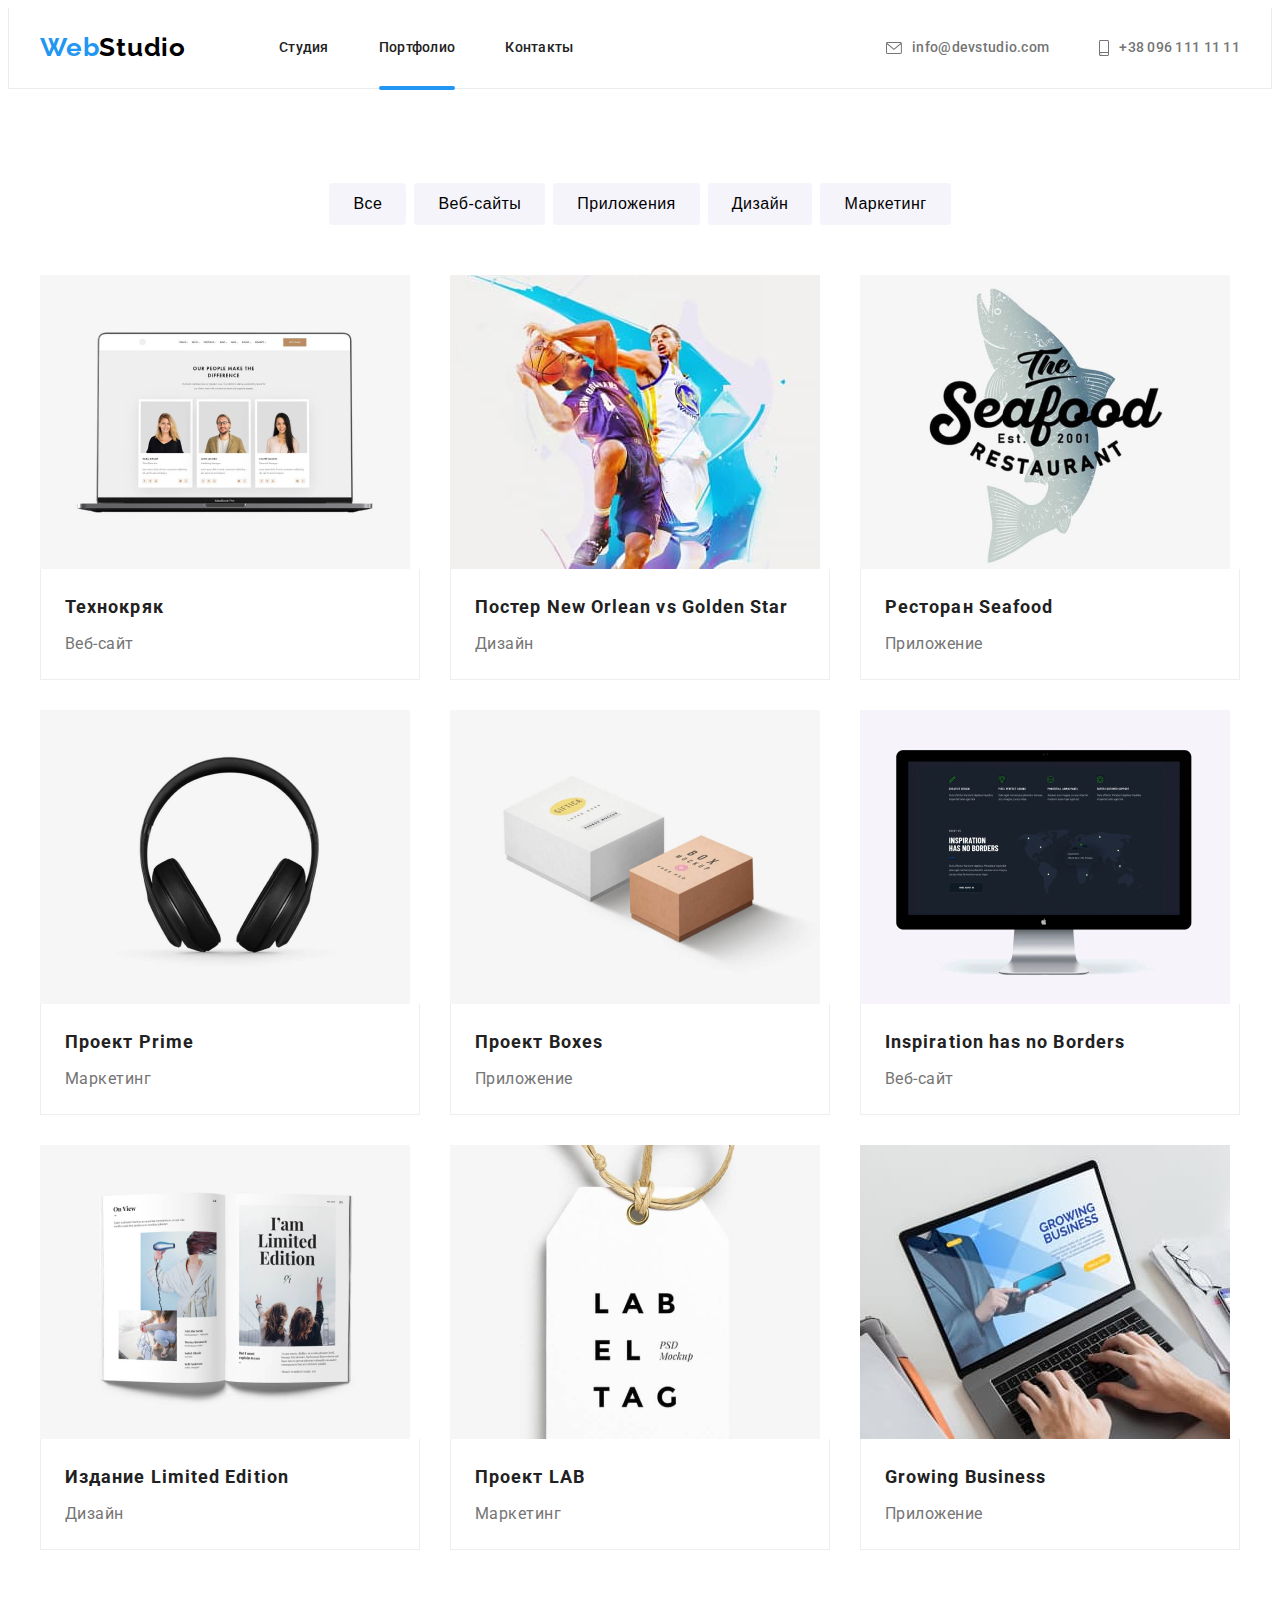
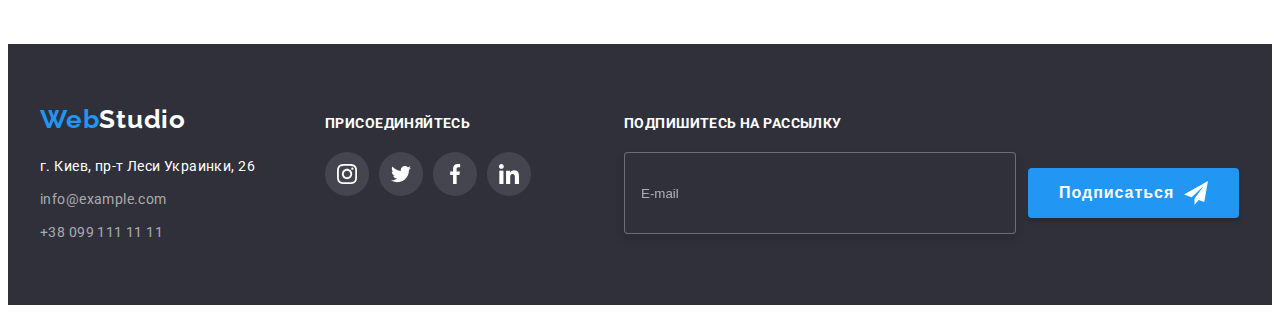
==== portfolio.html @ 5a99b613 "добавляет файлы" ====
<!DOCTYPE html>
<html lang="ru">
<head>
    <meta charset="UTF-8">
    <meta name="viewport" content="width=device-width, initial-scale=1.0">
    <title>Портфолио</title>
    <link rel="preconnect" href="https://fonts.gstatic.com"> 
    <link href="https://fonts.googleapis.com/css2?family=Raleway:wght@700&family=Roboto:wght@400;500;700;900&display=swap" rel="stylesheet">
    <link rel="stylesheet" href="https://cdnjs.cloudflare.com/ajax/libs/modern-normalize/1.0.0/modern-normalize.min.css" integrity="sha512-ISS7cAi1PEhQ8jnbJpJZMd29NlhNj4AWYyLOSp2CE/CsHxTCu+r+t0D2yoJudVrd0/8fTVPUVDzY5Tvli75u/g==" crossorigin="anonymous" />
    <link rel="stylesheet" href="./css/portfolio.min.css">
    <link rel="stylesheet" href="https://cdnjs.cloudflare.com/ajax/libs/animate.css/4.1.1/animate.min.css"/>
</head>
<body>
    <header class="header">
        <div class="header__container container">
            <nav class="navigation">
                <a class="navigation__logo navigation__logo_light-theme link animate__lightSpeedInLeft" href=""> <span class="logo__accent-text">Web</span>Studio</a>
                <ul class="navigation__list list">
                    <li class="navigation__item">
                        <a class="navigation__link link" href="./index.html">Студия</a>
                    </li>
                    <li class="navigation__item">
                        <a class="navigation__link navigation__link_current link" href="./portfolio.html">Портфолио</a>
                    </li>
                    <li class="navigation__item">
                        <a class="navigation__link link" href="">Контакты</a>
                    </li>
                </ul>
            </nav>
            <ul class="contacts__list list">
                <li class="contacts__item">
                    <a class="contacts__link link" href="mailto:info@devstudio.com">
                        <svg class="contacts__icon" width="16px" height="12px">
                            <use href="./images/sprite.svg#envelope"></use>
                        </svg>
                            info@devstudio.com
                    </a>
                </li>
                <li class="contacts__item">
                    <a class="contacts__link link" href="tel:+380961111111">
                        <svg class="contacts__icon" width="10px" height="16px">
                            <use href="./images/sprite.svg#smartphone"></use>
                        </svg>
                            +38 096 111 11 11
                    </a>
                </li>
            </ul>
        </div>
    </header>
    <main>
        <h1 class="hero-title visually-hidden" hidden>Портфолио</h1>
        <section class="portfolio">
            <div class="container">
                <h2 class="title visually-hidden" hidden>Проекты</h2>
                <ul class="filters__list list">
                    <li class="filters__item">
                        <button class="filters__btn" type="button">Все</button>
                    </li>
                    <li class="filters__item">
                        <button class="filters__btn" type="button">Веб-сайты</button>
                    </li>
                    <li class="filters__item">
                        <button class="filters__btn" type="button">Приложения</button>
                    </li>
                    <li class="filters__item">
                        <button class="filters__btn" type="button">Дизайн</button>
                    </li>
                    <li class="filters__item">
                        <button class="filters__btn" type="button">Маркетинг</button>
                    </li>
                </ul>
                <ul class="projects__list list">
                    <li class="projects__item">
                        <a href="" class="projects__link link">
                            <div class="projects__thumb">
                                <img class="projects__img" src="./images/portfolio/project-1.jpg" alt="три карточки с сотрудниками">
                                <p class="projects__overlay">Технокряк это современная площадка распространения коронавируса. Компании используют эту платформу для цифрового шпионажа и атак на защищённые сервера конкурентов.</p>
                            </div>
                            <div class="projects__box">
                                <h3 class="projects__title">Технокряк</h3>
                                <p class="projects__text">Веб-сайт</p>
                            </div>
                        </a>
                    </li>
                    <li class="projects__item">
                        <a href="" class="projects__link link">
                            <div class="projects__thumb">
                                <img class="projects__img" src="./images/portfolio/project-2.jpg" alt="двое мужчин играют в баскетбол">
                                <p class="projects__overlay">Технокряк это современная площадка распространения коронавируса. Компании используют эту платформу для цифрового шпионажа и атак на защищённые сервера конкурентов.</p>    
                            </div>
                            <div class="projects__box">
                                <h3 class="projects__title">Постер New Orlean vs Golden Star</h3>
                                <p class="projects__text">Дизайн</p>
                            </div>
                        </a>
                    </li>
                    <li class="projects__item">
                        <a href="" class="projects__link link">
                            <div class="projects__thumb">
                                <img class="projects__img" src="./images/portfolio/project-3.jpg" alt="название ресторана с морепродуктами">
                                <p class="projects__overlay">Технокряк это современная площадка распространения коронавируса. Компании используют эту платформу для цифрового шпионажа и атак на защищённые сервера конкурентов.</p>    
                            </div>
                            <div class="projects__box">
                                <h3 class="projects__title">Ресторан Seafood</h3>
                                <p class="projects__text">Приложение</p>
                            </div>
                        </a>
                    </li>
                    <li class="projects__item">
                        <a href="" class="projects__link link">
                            <div class="projects__thumb">
                                <img class="projects__img" src="./images/portfolio/project-4.jpg" alt="черные наушники">
                            <p class="projects__overlay">Технокряк это современная площадка распространения коронавируса. Компании используют эту платформу для цифрового шпионажа и атак на защищённые сервера конкурентов.</p>
                            </div>
                            <div class="projects__box">
                                <h3 class="projects__title">Проект Prime</h3>
                                <p class="projects__text">Маркетинг</p>
                            </div>
                        </a>
                    </li>
                    <li class="projects__item">
                        <a href="" class="projects__link link">
                            <div class="projects__thumb">
                                <img class="projects__img" src="./images/portfolio/project-5.jpg" alt="две небольшие коробки">
                                <p class="projects__overlay">Технокряк это современная площадка распространения коронавируса. Компании используют эту платформу для цифрового шпионажа и атак на защищённые сервера конкурентов.</p>
                            </div>
                            <div class="projects__box">
                                <h3 class="projects__title">Проект Boxes</h3>
                                <p class="projects__text">Приложение</p>
                            </div>
                        </a>
                    </li>
                    <li class="projects__item">
                        <a href="" class="projects__link link">
                            <div class="projects__thumb">
                                <img class="projects__img" src="./images/portfolio/project-6.jpg" alt="компьютерный монитор">
                                <p class="projects__overlay">Технокряк это современная площадка распространения коронавируса. Компании используют эту платформу для цифрового шпионажа и атак на защищённые сервера конкурентов.</p>
                            </div>
                            <div class="projects__box">
                                <h3 class="projects__title">Inspiration has no Borders</h3>
                                <p class="projects__text">Веб-сайт</p>
                            </div>
                        </a>
                    </li>
                    <li class="projects__item">
                        <a href="" class="projects__link link">
                            <div class="projects__thumb">
                                <img class="projects__img" src="./images/portfolio/project-7.jpg" alt="открытый журнал">
                                <p class="projects__overlay">Технокряк это современная площадка распространения коронавируса. Компании используют эту платформу для цифрового шпионажа и атак на защищённые сервера конкурентов.</p>
                            </div>
                            <div class="projects__box">
                                <h3 class="projects__title">Издание Limited Edition</h3>
                                <p class="projects__text">Дизайн</p>
                            </div>
                        </a>
                    </li>
                    <li class="projects__item">
                        <a href="" class="projects__link link">
                            <div class="projects__thumb">
                                <img class="projects__img" src="./images/portfolio/project-8.jpg" alt="этикетка лейбла">
                                <p class="projects__overlay">Технокряк это современная площадка распространения коронавируса. Компании используют эту платформу для цифрового шпионажа и атак на защищённые сервера конкурентов.</p>    
                            </div>
                            <div class="projects__box">
                                <h3 class="projects__title">Проект LAB</h3>
                                <p class="projects__text">Маркетинг</p>
                            </div>
                        </a>
                    </li>
                    <li class="projects__item">
                        <a href="" class="projects__link link">
                            <div class="projects__thumb">
                                <img class="projects__img" src="./images/portfolio/project-9.jpg" alt="человек работает за ноутбуком">
                                <p class="projects__overlay">Технокряк это современная площадка распространения коронавируса. Компании используют эту платформу для цифрового шпионажа и атак на защищённые сервера конкурентов.</p>
                            </div>
                            <div class="projects__box">
                                <h3 class="projects__title">Growing Business</h3>
                                <p class="projects__text">Приложение</p>
                            </div>
                        </a>
                    </li>
                </ul>
            </div>
        </section>
    </main>
    <footer class="footer">
        <div class="footer__container container">
            <div class="footer-address">
            <a class="footer__logo footer__logo_dark-theme link animate__lightSpeedInLeft" href=""> <span class="logo__accent-text">Web</span>Studio</a>
            <address class="footer-address__box">
                <ul class="footer-address__list list">
                    <li class="footer-address__item">
                        <a class="footer-address__map link" href="https://goo.gl/maps/TbzfaEb3RNL8YiCQ6" target="_blank" rel="noopener noreferrer">г. Киев, пр-т Леси Украинки, 26</a>
                    </li>
                    <li class="footer-address__item">
                        <a class="footer-address__mail-tel link" href="mailto:info@example.com">info@example.com</a>
                    </li>
                    <li class="footer-address__item">
                        <a class="footer-address__mail-tel link" href="tel:+380991111111">+38 099 111 11 11</a>
                    </li>
                </ul>
            </address>
            </div>
            <div class="footer-social">
                <p class="footer-social__text">присоединяйтесь</p>
                <ul class="footer-social__list list">
                    <li class="footer-social__item">
                        <a href="" class="footer-social__link link">
                            <svg class="footer-social__icon">
                                <use href="./images/sprite.svg#instagram"></use>
                            </svg>
                        </a>
                    </li>
                    <li class="footer-social__item">
                        <a href="" class="footer-social__link link">
                            <svg class="footer-social__icon">
                                <use href="./images/sprite.svg#twitter"></use>
                            </svg>
                        </a>
                    </li>
                    <li class="footer-social__item">
                        <a href="" class="footer-social__link link">
                            <svg class="footer-social__icon">
                                <use href="./images/sprite.svg#facebook"></use>
                            </svg>
                        </a>
                    </li>
                    <li class="footer-social__item">
                        <a href="" class="footer-social__link link">
                            <svg class="footer-social__icon">
                                <use href="./images/sprite.svg#linkedin"></use>
                            </svg>
                        </a>
                    </li>
                </ul>
            </div>
            <div class="footer-subscription">
                <p class="footer-subscription__text">подпишитесь на рассылку</p>
                <form action="#" class="foooter-subscription__form">
                    <input type="email" name="user-email" class="foooter-subscription__email" placeholder="E-mail">
                    <button type="submit" class="foooter-subscription__btn">Подписаться
                        <svg class="foooter-subscription__icon" width="24px" height="24px">
                            <use href="./images/sprite.svg#sign-icon"></use>
                        </svg>
                    </button>    
                </form>
            </div>
        </div>
    </footer>
</body>
</html>
---- css/portfolio.min.css ----
:root{--main-font: 'Roboto', sans-serif;--secondary-font: 'Raleway', sans-serif;--accent-color:  #2196F3;--title-color: #212121;--text-color: #757575;--sprite-fill: #AFB1B8;--section-pt: 94px;--section-pb: 94px}.visually-hidden{position:absolute !important;clip:rect(1px 1px 1px 1px);clip:rect(1px, 1px, 1px, 1px);padding:0 !important;border:0 !important;height:1px !important;width:1px !important;overflow:hidden}body{font-family:var(--main-font);color:var(--title-color)}h1,h2,h3,h4,h5,h6,p{margin:0}ul,ol{margin:0;padding:0}img{display:block;max-width:100%;height:auto}.link{text-decoration:none}.list{list-style:none}.container{width:1200px;margin:0 auto;padding-left:15px;padding-right:15px}.portfolio{padding-top:var(--section-pt);padding-bottom:var(--section-pb)}.filters__list{display:flex;justify-content:center;margin-bottom:50px}.filters__item:not(:last-child){margin-right:8px}.filters__btn{min-width:73px;padding:6px 22px;font-weight:500;font-size:16px;line-height:1.63;letter-spacing:0.03em;text-align:center;background-color:#F5F4FA;border-radius:4px;border-color:transparent;transition:background-color 250ms cubic-bezier(0.4, 0, 0.2, 1),color 250ms cubic-bezier(0.4, 0, 0.2, 1),box-shadow 250ms cubic-bezier(0.4, 0, 0.2, 1)}.filters__btn:hover,.filters__btn:focus{color:#FFFFFF;background-color:var(--accent-color);box-shadow:0px 3px 1px rgba(0,0,0,0.1),0px 1px 2px rgba(0,0,0,0.08),0px 2px 2px rgba(0,0,0,0.12);cursor:pointer}.projects__list{display:flex;flex-wrap:wrap;margin-left:-30px;margin-top:-30px}.projects__box{padding:20px 24px;border:1px solid #EEEEEE;border-top:none;text-align:left}.projects__item{flex-basis:calc(100% / 3 - 30px);margin-left:30px;margin-top:30px;transition:box-shadow 250ms cubic-bezier(0.4, 0, 0.2, 1)}.projects__item:hover,.projects__item:focus{box-shadow:0px 1px 1px rgba(0,0,0,0.12),0px 4px 4px rgba(0,0,0,0.06),1px 4px 6px rgba(0,0,0,0.16)}.projects__title{margin-bottom:4px;font-weight:700;font-size:18px;line-height:2;letter-spacing:0.06em;color:var(--title-color)}.projects__text{font-weight:400;font-size:16px;line-height:1.88;letter-spacing:0.03em;color:var(--text-color)}.projects__thumb{position:relative;overflow:hidden}.projects__overlay{position:absolute;top:0;left:0;height:100%;padding:63px 24px;background:rgba(33,150,243,0.9);color:#FFFFFF;font-weight:400;font-size:18px;line-height:1.56;letter-spacing:0.03em;transform:translateY(100%);transition:transform 250ms cubic-bezier(0.4, 0, 0.2, 1)}.projects__link:hover .projects__overlay,.projects__link:focus .projects__overlay{transform:translateY(0%)}.navigation__logo{margin-right:93px;padding-top:24px;padding-bottom:25px;font-family:var(--secondary-font);font-weight:700;font-size:26px;line-height:1.19;letter-spacing:0.03em;animation-duration:1000ms}.navigation__logo_light-theme{color:#000000}.logo__accent-text{color:var(--accent-color)}.footer__logo{display:block;margin-bottom:20px;font-family:var(--secondary-font);font-weight:700;font-size:26px;line-height:1.19;letter-spacing:0.03em}.footer__logo_dark-theme{color:#FFFFFF}.hero__btn{min-width:200px;padding:10px 32px;font-weight:700;font-size:16px;line-height:1.88;letter-spacing:0.06em;color:#FFFFFF;background-color:var(--accent-color);border-color:transparent;box-shadow:0px 4px 4px rgba(0,0,0,0.15);border-radius:4px;transition:color 250ms cubic-bezier(0.4, 0, 0.2, 1),background-color 250ms cubic-bezier(0.4, 0, 0.2, 1)}.hero__btn:hover,.hero__btn:focus{background-color:#188CE8;color:#FFFFFF}.foooter-subscription__btn{display:flex;align-items:center;justify-content:space-between;min-width:200px;padding:10px 29px;height:50px;font-weight:700;font-size:16px;line-height:1.88;letter-spacing:0.06em;color:#FFFFFF;background-color:var(--accent-color);border-color:transparent;box-shadow:0px 4px 4px rgba(0,0,0,0.15);border-radius:4px;transition:color 250ms cubic-bezier(0.4, 0, 0.2, 1),background-color 250ms cubic-bezier(0.4, 0, 0.2, 1)}.foooter-subscription__btn:hover,.foooter-subscription__btn:focus{background-color:#188CE8;color:#FFFFFF}.modal-form__btn{padding:10px 55px;align-self:center;font-weight:700;font-size:16px;line-height:1.88;letter-spacing:0.06em;color:#FFFFFF;background-color:var(--accent-color);border-color:transparent;box-shadow:0px 4px 4px rgba(0,0,0,0.15);border-radius:4px;transition:color 250ms cubic-bezier(0.4, 0, 0.2, 1),background-color 250ms cubic-bezier(0.4, 0, 0.2, 1)}.modal-form__btn:hover,.modal-form__btn:focus{background-color:#188CE8;color:#FFFFFF}.title{font-weight:700;font-size:36px;line-height:1.17;text-align:center;letter-spacing:0.03em;color:var(--title-color)}.social__list{display:flex;justify-content:space-between}.social__link{display:flex;justify-content:center;align-items:center;width:44px;height:44px;border-radius:50%;color:var(--sprite-fill);transition:background-color 250ms cubic-bezier(0.4, 0, 0.2, 1),color 250ms cubic-bezier(0.4, 0, 0.2, 1)}.social__link:hover,.social__link:focus{background-color:var(--accent-color);color:#FFFFFF}.social__icon{width:20px;height:20px;fill:currentColor}.footer-social{margin-right:93px}.footer-social__text{margin-bottom:20px;font-weight:700;font-size:14px;line-height:1.14;letter-spacing:0.03em;text-transform:uppercase;color:#FFFFFF}.footer-social__list{display:flex}.footer-social__item:not(:last-child){margin-right:10px}.footer-social__link{display:flex;justify-content:center;align-items:center;width:44px;height:44px;border-radius:50%;background:rgba(255,255,255,0.1);transition:background-color 250ms cubic-bezier(0.4, 0, 0.2, 1)}.footer-social__link:hover,.footer-social__link:focus{background-color:var(--accent-color)}.footer-social__icon{width:20px;height:20px;fill:#FFFFFF}.backdrop{position:fixed;top:0;left:0;width:100vw;height:100vh;background:rgba(0,0,0,0.2);transition:transform 250ms cubic-bezier(0.4, 0, 0.2, 1),visibility 250ms cubic-bezier(0.4, 0, 0.2, 1),opacity 250ms cubic-bezier(0.4, 0, 0.2, 1),pointer-events 250ms cubic-bezier(0.4, 0, 0.2, 1)}.modal-form{position:absolute;top:50%;left:50%;transform:translate(-50%, -50%);padding:40px;width:528px;height:581px;background-color:#FFFFFF;box-shadow:0px 1px 3px rgba(0,0,0,0.12),0px 1px 1px rgba(0,0,0,0.14),0px 2px 1px rgba(0,0,0,0.2);border-radius:4px}.modal-form__close-btn{position:absolute;top:8px;right:8px;width:30px;height:30px;background-color:transparent;border:1px solid rgba(0,0,0,0.1);border-radius:50%;cursor:pointer}.modal-form__close-btn:hover,.modal-form__close-btn:focus{color:var(--accent-color)}.modal-form__close-icon{fill:currentColor}.is-hidden{visibility:hidden;opacity:0;pointer-events:none;transform:scale(0) rotate(90deg)}.modal-form__title{margin-bottom:12px;font-weight:700;font-size:20px;line-height:1.15;text-align:center;letter-spacing:0.03em}.modal-form__box{display:flex;flex-direction:column}.modal-form__field{margin-bottom:4px;font-weight:400;font-size:12px;line-height:1.17;letter-spacing:0.01em;color:var(--text-color)}.modal-form__input-wrapper{position:relative;display:block;margin-bottom:10px}.modal-form__input{width:100%;height:40px;padding-left:42px;border:1px solid rgba(33,33,33,0.2);border-radius:4px;transition:border-color 250ms cubic-bezier(0.4, 0, 0.2, 1)}.modal-form__input:focus{outline:none;border-color:var(--accent-color)}.modal-form__icon{position:absolute;display:block;width:18px;height:18px;top:50%;left:12px;transform:translateY(-50%);transition:fill 250ms cubic-bezier(0.4, 0, 0.2, 1)}.modal-form__input:focus+.modal-form__icon{fill:var(--accent-color)}.modal-form__message{width:100%;height:120px;margin-bottom:20px;padding:12px 16px;resize:none;border:1px solid rgba(33,33,33,0.2);border-radius:4px;transition:border-color 250ms cubic-bezier(0.4, 0, 0.2, 1)}.modal-form__message::placeholder{color:rgba(117,117,117,0.5)}.modal-form__message:focus{outline:none;border-color:var(--accent-color)}.modal-form__check-desc{display:flex;align-items:center;margin-left:14px;margin-bottom:30px;font-weight:400;font-size:14px;line-height:1.71;letter-spacing:0.03em;color:var(--text-color)}.modal-form__check-desc::before{display:inline-block;content:"";margin-right:7px;width:16px;height:15px;border:1px solid var(--title-color);border-radius:2px;transition:border 250ms cubic-bezier(0.4, 0, 0.2, 1)}.modal-form__agreement:focus+.modal-form__check-desc::before{border:2px solid var(--accent-color)}.modal-form__agreement:checked+.modal-form__check-desc::before{border-color:var(--accent-color);background-color:var(--accent-color);background-repeat:no-repeat;background-image:url("../images/modal-btn/icon-check.svg");background-size:contain;background-origin:border-box}.modal-form__agreement-link{font-weight:400;font-size:14px;line-height:1.71;letter-spacing:0.03em;text-decoration-line:underline;color:var(--accent-color)}.header{border:1px solid #ECECEC;border-top:none}.header__container{display:flex;align-items:center;justify-content:space-between}.navigation{display:flex;align-items:center}.navigation__link_current::after{position:absolute;content:" ";bottom:0;left:0;margin-bottom:-2px;width:100%;height:4px;background-color:var(--accent-color);border-radius:2px}.navigation__list .navigation__link .navigation__link_current{color:var(--accent-color)}.navigation__list{display:flex;align-items:center}.navigation__item{position:relative}.navigation__item:not(:last-child){margin-right:50px}.navigation__link{display:block;padding-top:32px;padding-bottom:32px;font-weight:500;font-size:14px;line-height:1.14;letter-spacing:0.02em;color:var(--title-color);transition:color 250ms cubic-bezier(0.4, 0, 0.2, 1)}.navigation__link:hover,.navigation__link:focus{color:var(--accent-color)}.contacts__list{display:flex;align-items:center}.contacts__item:not(:last-child){margin-right:50px}.contacts__icon{margin-right:10px;fill:var(--text-color);transition:fill 250ms cubic-bezier(0.4, 0, 0.2, 1)}.contacts__link:hover .contacts__icon,.contacts__link:focus .contacts__icon{fill:var(--accent-color)}.contacts__link{display:flex;align-items:center;padding-top:32px;padding-bottom:32px;font-weight:500;font-size:14px;line-height:1.14;letter-spacing:0.02em;color:var(--text-color);transition:color 250ms cubic-bezier(0.4, 0, 0.2, 1)}.contacts__link:hover,.contacts__link:focus{color:var(--accent-color)}.footer{padding:60px 0;background-color:#2F303A}.footer__container{display:flex;align-items:baseline}.footer-address{margin-right:70px}.footer-address__box{font-style:normal}.footer-address__item:not(:last-child){margin-bottom:9px}.footer-address__map{font-weight:400;font-size:14px;line-height:1.71;letter-spacing:0.03em;color:#FFFFFF;transition:color 250ms cubic-bezier(0.4, 0, 0.2, 1)}.footer-address__map:hover,.footer-address__map:focus{color:var(--accent-color)}.footer-address__mail-tel{font-weight:400;font-size:14px;line-height:1.71;letter-spacing:0.03em;color:rgba(255,255,255,0.6);transition:color 250ms cubic-bezier(0.4, 0, 0.2, 1)}.footer-address__mail-tel:hover,.footer-address__mail-tel:focus{color:var(--accent-color)}.footer-subscription__text{margin-bottom:20px;font-weight:700;font-size:14px;line-height:1.14;letter-spacing:0.03em;text-transform:uppercase;color:#FFFFFF}.foooter-subscription__form{display:flex;align-items:center}.foooter-subscription__email{margin-right:12px;padding:15px 16px;width:358px;height:50px;border:1px solid rgba(255,255,255,0.3);filter:drop-shadow(0px 4px 4px rgba(0,0,0,0.15));background:#2F303A;border-radius:4px;color:#FFFFFF}.foooter-subscription__email::placeholder{color:rgba(255,255,255,0.6)}.foooter-subscription__icon{margin-left:10px}
/*# sourceMappingURL=portfolio.min.css.map */
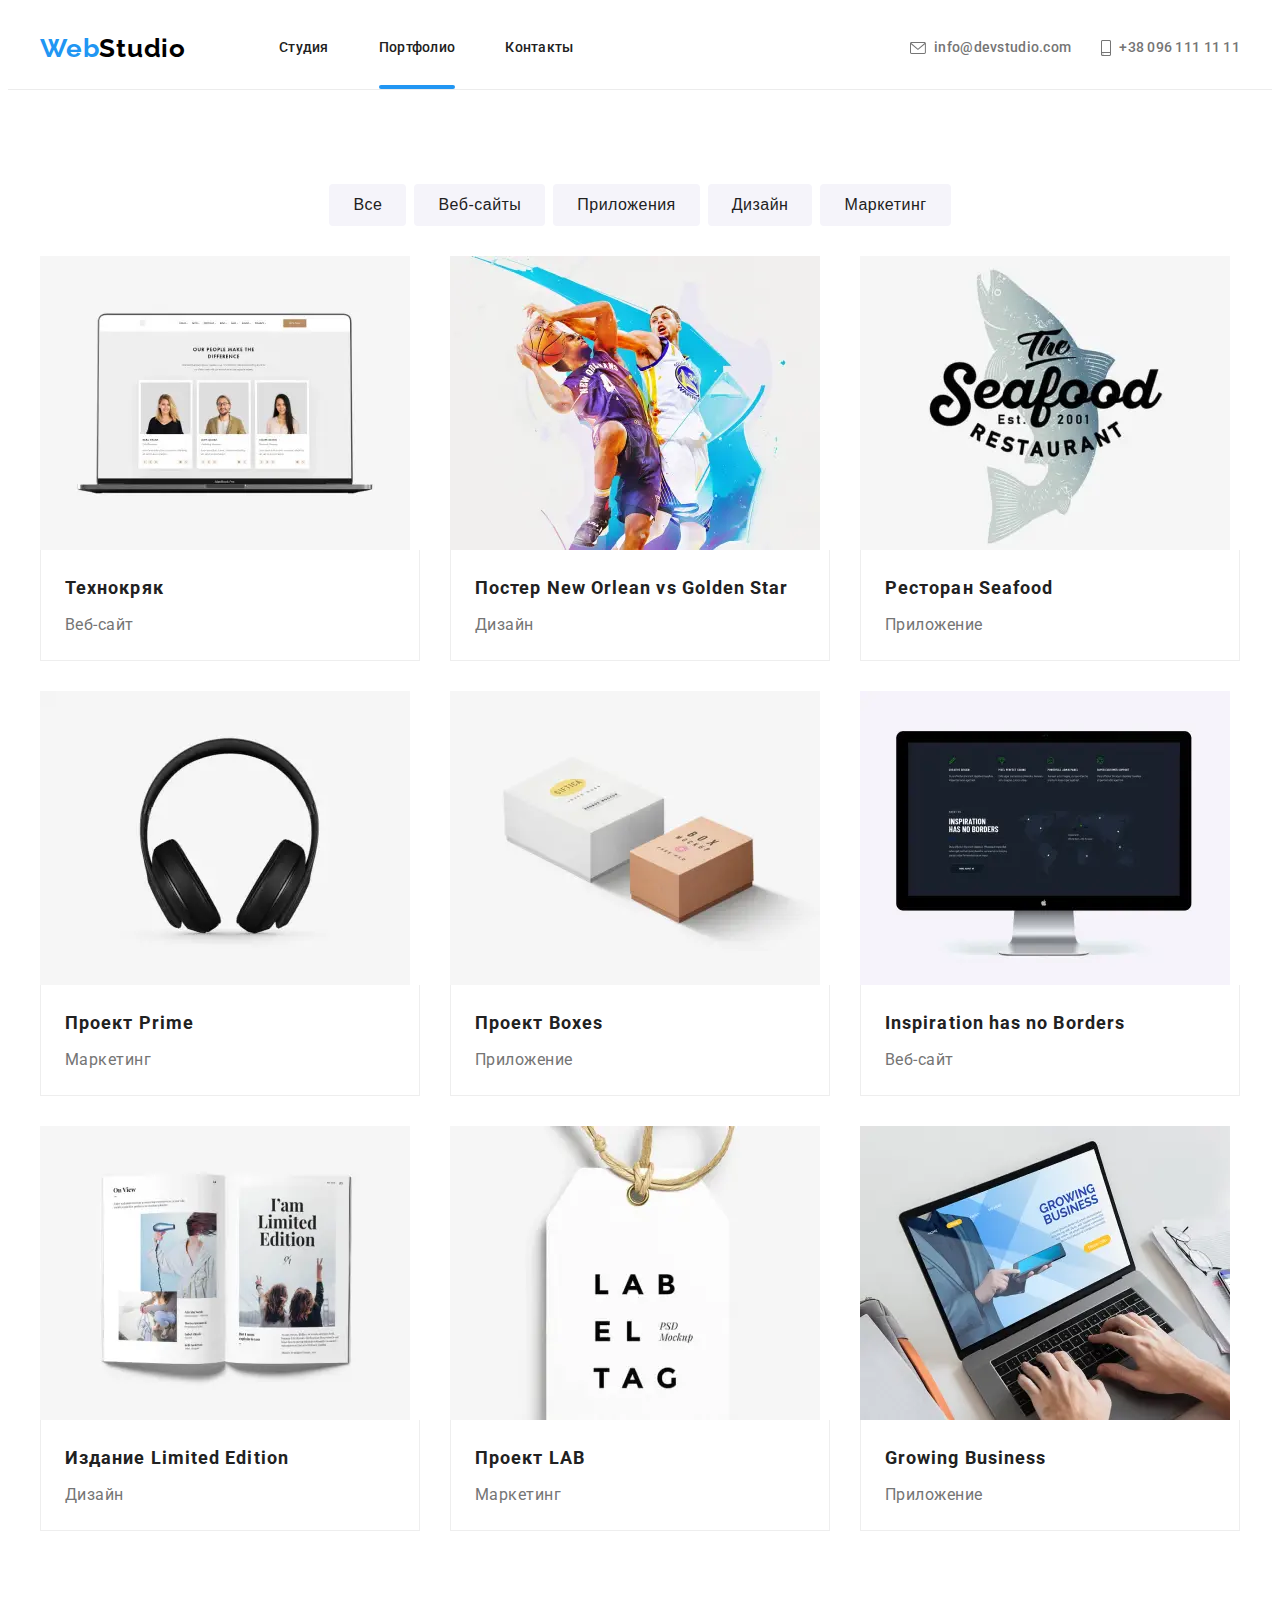
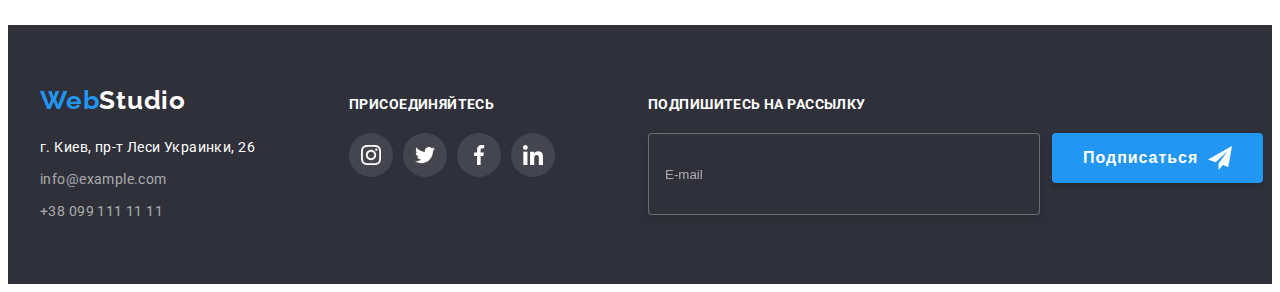
==== commit 211dff9a: "добавляет медиаправила для портфолио" ====
--- a/portfolio.html
+++ b/portfolio.html
@@ -27,6 +27,11 @@
                     </li>
                 </ul>
             </nav>
+            <button class="menu-btn" type="button" data-menu-button>
+                <svg class="menu__icon">
+                    <use href="./images/sprite.svg#menu-icon"></use>
+                </svg>
+            </button>
             <ul class="contacts__list list">
                 <li class="contacts__item">
                     <a class="contacts__link link" href="mailto:info@devstudio.com">
@@ -43,6 +48,46 @@
                         </svg>
                             +38 096 111 11 11
                     </a>
+                </li>
+            </ul>
+        </div>
+        <div class="mobile-menu" data-menu>
+            <button type="button" class="mobile-menu__close-btn" data-menu-button>
+                <svg class="mobile-menu__close-icon" data-menu-close width="18px" height="18px">
+                    <use href="./images/sprite.svg#close-icon"></use>
+                </svg>
+            </button>
+            <ul class="mobile-menu__navigation-list list">
+                <li class="mobile-menu__navigation-item">
+                    <a class="mobile-menu__navigation-link link" href="./index.html">Студия</a>
+                </li>
+                <li class="mobile-menu__navigation-item">
+                    <a class="mobile-menu__navigation-link mobile-menu__navigation-link_current link" href="./portfolio.html">Портфолио</a>
+                </li>
+                <li class="mobile-menu__navigation-item">
+                    <a class="mobile-menu__navigation-link link" href="">Контакты</a>
+                </li>
+            </ul>
+            <ul class="mobile-menu__contacts-list list">
+                <li class="mobile-menu__contacts-item">
+                    <a class="mobile-menu__tel-link link" href="tel:+380961111111">+38 096 111 11 11</a>
+                </li>
+                <li class="mobile-menu__contacts-item">
+                    <a class="mobile-menu__mail-link link" href="mailto:info@devstudio.com">info@devstudio.com</a>
+                </li>
+            </ul>
+            <ul class="mobile-menu__socials-list list">
+                <li class="mobile-menu__socials-item">
+                    <a class="mobile-menu__socials-link link" href="">Instagram</a>
+                </li>
+                <li class="mobile-menu__socials-item">
+                    <a class="mobile-menu__socials-link link" href="">Twitter</a>
+                </li>
+                <li class="mobile-menu__socials-item">
+                    <a class="mobile-menu__socials-link link" href="">Facebook</a>
+                </li>
+                <li class="mobile-menu__socials-item">
+                    <a class="mobile-menu__socials-link link" href="">LinkedIn</a>
                 </li>
             </ul>
         </div>
@@ -73,7 +118,21 @@
                     <li class="projects__item">
                         <a href="" class="projects__link link">
                             <div class="projects__thumb">
-                                <img class="projects__img" src="./images/portfolio/project-1.jpg" alt="три карточки с сотрудниками">
+                                <picture>
+                                    <source srcset="./images/desktop/portfolio/project.webp 1x, ./images/desktop/portfolio/project@2x.webp 2x" 
+                                            media="(min-width: 1200px)" type="image/webp">
+                                    <source srcset="./images/desktop/portfolio/project.jpg 1x, ./images/desktop/portfolio/project@2x.jpg 2x" 
+                                            media="(min-width: 1200px)">
+                                    <source srcset="./images/tablet/portfolio/project.webp 1x, ./images/tablet/portfolio/project@2x.webp 2x" 
+                                            media="(min-width: 768px)" type="image/webp">
+                                    <source srcset="./images/tablet/portfolio/project.jpg 1x, ./images/tablet/portfolio/project@2x.jpg 2x" 
+                                            media="(min-width: 768px)">
+                                    <source srcset="./images/mobile/portfolio/project.webp 1x, ./images/mobile/portfolio/project@2x.webp 2x" 
+                                            media="(min-width: 480px)" type="image/webp">
+                                    <source srcset="./images/mobile/portfolio/project.jpg 1x, ./images/mobile/portfolio/project@2x.jpg 2x" 
+                                            media="(min-width: 480px)">
+                                    <img class="projects__img" src="./images/mobile/portfolio/project.jpg" alt="три карточки с сотрудниками">
+                                </picture>
                                 <p class="projects__overlay">Технокряк это современная площадка распространения коронавируса. Компании используют эту платформу для цифрового шпионажа и атак на защищённые сервера конкурентов.</p>
                             </div>
                             <div class="projects__box">
@@ -85,7 +144,21 @@
                     <li class="projects__item">
                         <a href="" class="projects__link link">
                             <div class="projects__thumb">
-                                <img class="projects__img" src="./images/portfolio/project-2.jpg" alt="двое мужчин играют в баскетбол">
+                                <picture>
+                                    <source srcset="./images/desktop/portfolio/project-1.webp 1x, ./images/desktop/portfolio/project@2x-1.webp 2x" 
+                                            media="(min-width: 1200px)" type="image/webp">
+                                    <source srcset="./images/desktop/portfolio/project-1.jpg 1x, ./images/desktop/portfolio/project@2x-1.jpg 2x" 
+                                            media="(min-width: 1200px)">
+                                    <source srcset="./images/tablet/portfolio/project-1.webp 1x, ./images/tablet/portfolio/project@2x-1.webp 2x" 
+                                            media="(min-width: 768px)" type="image/webp">
+                                    <source srcset="./images/tablet/portfolio/project-1.jpg 1x, ./images/tablet/portfolio/project@2x-1.jpg 2x" 
+                                            media="(min-width: 768px)">
+                                    <source srcset="./images/mobile/portfolio/project-1.webp 1x, ./images/mobile/portfolio/project@2x-1.webp 2x" 
+                                            media="(min-width: 480px)" type="image/webp">
+                                    <source srcset="./images/mobile/portfolio/project-1.jpg 1x, ./images/mobile/portfolio/project@2x-1.jpg 2x" 
+                                            media="(min-width: 480px)">
+                                    <img class="projects__img" src="./images/mobile/portfolio/project-1.jpg" alt="двое мужчин играют в баскетбол">
+                                </picture>
                                 <p class="projects__overlay">Технокряк это современная площадка распространения коронавируса. Компании используют эту платформу для цифрового шпионажа и атак на защищённые сервера конкурентов.</p>    
                             </div>
                             <div class="projects__box">
@@ -97,7 +170,21 @@
                     <li class="projects__item">
                         <a href="" class="projects__link link">
                             <div class="projects__thumb">
-                                <img class="projects__img" src="./images/portfolio/project-3.jpg" alt="название ресторана с морепродуктами">
+                                <picture>
+                                    <source srcset="./images/desktop/portfolio/project-2.webp 1x, ./images/desktop/portfolio/project@2x-2.webp 2x" 
+                                            media="(min-width: 1200px)" type="image/webp">
+                                    <source srcset="./images/desktop/portfolio/project-2.jpg 1x, ./images/desktop/portfolio/project@2x-2.jpg 2x" 
+                                            media="(min-width: 1200px)">
+                                    <source srcset="./images/tablet/portfolio/project-2.webp 1x, ./images/tablet/portfolio/project@2x-2.webp 2x" 
+                                            media="(min-width: 768px)" type="image/webp">
+                                    <source srcset="./images/tablet/portfolio/project-2.jpg 1x, ./images/tablet/portfolio/project@2x-2.jpg 2x" 
+                                            media="(min-width: 768px)">
+                                    <source srcset="./images/mobile/portfolio/project-2.webp 1x, ./images/mobile/portfolio/project@2x-2.webp 2x" 
+                                            media="(min-width: 480px)" type="image/webp">
+                                    <source srcset="./images/mobile/portfolio/project-2.jpg 1x, ./images/mobile/portfolio/project@2x-2.jpg 2x" 
+                                            media="(min-width: 480px)">
+                                    <img class="projects__img" src="./images/mobile/portfolio/project-2.jpg" alt="название ресторана с морепродуктами">
+                                </picture>
                                 <p class="projects__overlay">Технокряк это современная площадка распространения коронавируса. Компании используют эту платформу для цифрового шпионажа и атак на защищённые сервера конкурентов.</p>    
                             </div>
                             <div class="projects__box">
@@ -109,7 +196,21 @@
                     <li class="projects__item">
                         <a href="" class="projects__link link">
                             <div class="projects__thumb">
-                                <img class="projects__img" src="./images/portfolio/project-4.jpg" alt="черные наушники">
+                                <picture>
+                                    <source srcset="./images/desktop/portfolio/project-3.webp 1x, ./images/desktop/portfolio/project@2x-3.webp 2x" 
+                                            media="(min-width: 1200px)" type="image/webp">
+                                    <source srcset="./images/desktop/portfolio/project-3.jpg 1x, ./images/desktop/portfolio/project@2x-3.jpg 2x" 
+                                            media="(min-width: 1200px)">
+                                    <source srcset="./images/tablet/portfolio/project-3.webp 1x, ./images/tablet/portfolio/project@2x-3.webp 2x" 
+                                            media="(min-width: 768px)" type="image/webp">
+                                    <source srcset="./images/tablet/portfolio/project-3.jpg 1x, ./images/tablet/portfolio/project@2x-3.jpg 2x" 
+                                            media="(min-width: 768px)">
+                                    <source srcset="./images/mobile/portfolio/project-3.webp 1x, ./images/mobile/portfolio/project@2x-3.webp 2x" 
+                                            media="(min-width: 480px)" type="image/webp">
+                                    <source srcset="./images/mobile/portfolio/project-3.jpg 1x, ./images/mobile/portfolio/project@2x-3.jpg 2x" 
+                                            media="(min-width: 480px)">
+                                    <img class="projects__img" src="./images/mobile/portfolio/project-3.jpg" alt="черные наушники">
+                                </picture>
                             <p class="projects__overlay">Технокряк это современная площадка распространения коронавируса. Компании используют эту платформу для цифрового шпионажа и атак на защищённые сервера конкурентов.</p>
                             </div>
                             <div class="projects__box">
@@ -121,7 +222,21 @@
                     <li class="projects__item">
                         <a href="" class="projects__link link">
                             <div class="projects__thumb">
-                                <img class="projects__img" src="./images/portfolio/project-5.jpg" alt="две небольшие коробки">
+                                <picture>
+                                    <source srcset="./images/desktop/portfolio/project-4.webp 1x, ./images/desktop/portfolio/project@2x-4.webp 2x" 
+                                            media="(min-width: 1200px)" type="image/webp">
+                                    <source srcset="./images/desktop/portfolio/project-4.jpg 1x, ./images/desktop/portfolio/project@2x-4.jpg 2x" 
+                                            media="(min-width: 1200px)">
+                                    <source srcset="./images/tablet/portfolio/project-4.webp 1x, ./images/tablet/portfolio/project@2x-4.webp 2x" 
+                                            media="(min-width: 768px)" type="image/webp">
+                                    <source srcset="./images/tablet/portfolio/project-4.jpg 1x, ./images/tablet/portfolio/project@2x-4.jpg 2x" 
+                                            media="(min-width: 768px)">
+                                    <source srcset="./images/mobile/portfolio/project-4.webp 1x, ./images/mobile/portfolio/project@2x-4.webp 2x" 
+                                            media="(min-width: 480px)" type="image/webp">
+                                    <source srcset="./images/mobile/portfolio/project-4.jpg 1x, ./images/mobile/portfolio/project@2x-4.jpg 2x" 
+                                            media="(min-width: 480px)">
+                                    <img class="projects__img" src="./images/mobile/portfolio/project-4.jpg" alt="две небольшие коробки">
+                                </picture>
                                 <p class="projects__overlay">Технокряк это современная площадка распространения коронавируса. Компании используют эту платформу для цифрового шпионажа и атак на защищённые сервера конкурентов.</p>
                             </div>
                             <div class="projects__box">
@@ -133,7 +248,21 @@
                     <li class="projects__item">
                         <a href="" class="projects__link link">
                             <div class="projects__thumb">
-                                <img class="projects__img" src="./images/portfolio/project-6.jpg" alt="компьютерный монитор">
+                                <picture>
+                                    <source srcset="./images/desktop/portfolio/project-5.webp 1x, ./images/desktop/portfolio/project@2x-5.webp 2x" 
+                                            media="(min-width: 1200px)" type="image/webp">
+                                    <source srcset="./images/desktop/portfolio/project-5.jpg 1x, ./images/desktop/portfolio/project@2x-5.jpg 2x" 
+                                            media="(min-width: 1200px)">
+                                    <source srcset="./images/tablet/portfolio/project-5.webp 1x, ./images/tablet/portfolio/project@2x-5.webp 2x" 
+                                            media="(min-width: 768px)" type="image/webp">
+                                    <source srcset="./images/tablet/portfolio/project-5.jpg 1x, ./images/tablet/portfolio/project@2x-5.jpg 2x" 
+                                            media="(min-width: 768px)">
+                                    <source srcset="./images/mobile/portfolio/project-5.webp 1x, ./images/mobile/portfolio/project@2x-5.webp 2x" 
+                                            media="(min-width: 480px)" type="image/webp">
+                                    <source srcset="./images/mobile/portfolio/project-5.jpg 1x, ./images/mobile/portfolio/project@2x-5.jpg 2x" 
+                                            media="(min-width: 480px)">
+                                    <img class="projects__img" src="./images/mobile/portfolio/project-5.jpg" alt="компьютерный монитор">
+                                </picture>
                                 <p class="projects__overlay">Технокряк это современная площадка распространения коронавируса. Компании используют эту платформу для цифрового шпионажа и атак на защищённые сервера конкурентов.</p>
                             </div>
                             <div class="projects__box">
@@ -145,7 +274,21 @@
                     <li class="projects__item">
                         <a href="" class="projects__link link">
                             <div class="projects__thumb">
-                                <img class="projects__img" src="./images/portfolio/project-7.jpg" alt="открытый журнал">
+                                <picture>
+                                    <source srcset="./images/desktop/portfolio/project-6.webp 1x, ./images/desktop/portfolio/project@2x-6.webp 2x" 
+                                            media="(min-width: 1200px)" type="image/webp">
+                                    <source srcset="./images/desktop/portfolio/project-6.jpg 1x, ./images/desktop/portfolio/project@2x-6.jpg 2x" 
+                                            media="(min-width: 1200px)">
+                                    <source srcset="./images/tablet/portfolio/project-6.webp 1x, ./images/tablet/portfolio/project@2x-6.webp 2x" 
+                                            media="(min-width: 768px)" type="image/webp">
+                                    <source srcset="./images/tablet/portfolio/project-6.jpg 1x, ./images/tablet/portfolio/project@2x-6.jpg 2x" 
+                                            media="(min-width: 768px)">
+                                    <source srcset="./images/mobile/portfolio/project-6.webp 1x, ./images/mobile/portfolio/project@2x-6.webp 2x" 
+                                            media="(min-width: 480px)" type="image/webp">
+                                    <source srcset="./images/mobile/portfolio/project-6.jpg 1x, ./images/mobile/portfolio/project@2x-6.jpg 2x" 
+                                            media="(min-width: 480px)">
+                                    <img class="projects__img" src="./images/mobile/portfolio/project-6.jpg" alt="открытый журнал">
+                                </picture>
                                 <p class="projects__overlay">Технокряк это современная площадка распространения коронавируса. Компании используют эту платформу для цифрового шпионажа и атак на защищённые сервера конкурентов.</p>
                             </div>
                             <div class="projects__box">
@@ -157,7 +300,21 @@
                     <li class="projects__item">
                         <a href="" class="projects__link link">
                             <div class="projects__thumb">
-                                <img class="projects__img" src="./images/portfolio/project-8.jpg" alt="этикетка лейбла">
+                                <picture>
+                                    <source srcset="./images/desktop/portfolio/project-7.webp 1x, ./images/desktop/portfolio/project@2x-7.webp 2x" 
+                                            media="(min-width: 1200px)" type="image/webp">
+                                    <source srcset="./images/desktop/portfolio/project-7.jpg 1x, ./images/desktop/portfolio/project@2x-7.jpg 2x" 
+                                            media="(min-width: 1200px)">
+                                    <source srcset="./images/tablet/portfolio/project-7.webp 1x, ./images/tablet/portfolio/project@2x-7.webp 2x" 
+                                            media="(min-width: 768px)" type="image/webp">
+                                    <source srcset="./images/tablet/portfolio/project-7.jpg 1x, ./images/tablet/portfolio/project@2x-7.jpg 2x" 
+                                            media="(min-width: 768px)">
+                                    <source srcset="./images/mobile/portfolio/project-7.webp 1x, ./images/mobile/portfolio/project@2x-7.webp 2x" 
+                                            media="(min-width: 480px)" type="image/webp">
+                                    <source srcset="./images/mobile/portfolio/project-7.jpg 1x, ./images/mobile/portfolio/project@2x-7.jpg 2x" 
+                                            media="(min-width: 480px)">
+                                    <img class="projects__img" src="./images/mobile/portfolio/project-7.jpg" alt="этикетка лейбла">
+                                </picture>
                                 <p class="projects__overlay">Технокряк это современная площадка распространения коронавируса. Компании используют эту платформу для цифрового шпионажа и атак на защищённые сервера конкурентов.</p>    
                             </div>
                             <div class="projects__box">
@@ -169,7 +326,21 @@
                     <li class="projects__item">
                         <a href="" class="projects__link link">
                             <div class="projects__thumb">
-                                <img class="projects__img" src="./images/portfolio/project-9.jpg" alt="человек работает за ноутбуком">
+                                <picture>
+                                    <source srcset="./images/desktop/portfolio/project-8.webp 1x, ./images/desktop/portfolio/project@2x-8.webp 2x" 
+                                            media="(min-width: 1200px)" type="image/webp">
+                                    <source srcset="./images/desktop/portfolio/project-8.jpg 1x, ./images/desktop/portfolio/project@2x-8.jpg 2x" 
+                                            media="(min-width: 1200px)">
+                                    <source srcset="./images/tablet/portfolio/project-8.webp 1x, ./images/tablet/portfolio/project@2x-8.webp 2x" 
+                                            media="(min-width: 768px)" type="image/webp">
+                                    <source srcset="./images/tablet/portfolio/project-8.jpg 1x, ./images/tablet/portfolio/project@2x-8.jpg 2x" 
+                                            media="(min-width: 768px)">
+                                    <source srcset="./images/mobile/portfolio/project-8.webp 1x, ./images/mobile/portfolio/project@2x-8.webp 2x" 
+                                            media="(min-width: 480px)" type="image/webp">
+                                    <source srcset="./images/mobile/portfolio/project-8.jpg 1x, ./images/mobile/portfolio/project@2x-8.jpg 2x" 
+                                            media="(min-width: 480px)">
+                                    <img class="projects__img" src="./images/mobile/portfolio/project-8.jpg" alt="человек работает за ноутбуком">
+                                </picture>
                                 <p class="projects__overlay">Технокряк это современная площадка распространения коронавируса. Компании используют эту платформу для цифрового шпионажа и атак на защищённые сервера конкурентов.</p>
                             </div>
                             <div class="projects__box">
@@ -246,5 +417,6 @@
             </div>
         </div>
     </footer>
+    <script src="./js/mobile-menu.js"></script>
 </body>
 </html>--- a/css/portfolio.min.css
+++ b/css/portfolio.min.css
@@ -1,2 +1,2 @@
-:root{--main-font: 'Roboto', sans-serif;--secondary-font: 'Raleway', sans-serif;--accent-color:  #2196F3;--title-color: #212121;--text-color: #757575;--sprite-fill: #AFB1B8;--section-pt: 94px;--section-pb: 94px}.visually-hidden{position:absolute !important;clip:rect(1px 1px 1px 1px);clip:rect(1px, 1px, 1px, 1px);padding:0 !important;border:0 !important;height:1px !important;width:1px !important;overflow:hidden}body{font-family:var(--main-font);color:var(--title-color)}h1,h2,h3,h4,h5,h6,p{margin:0}ul,ol{margin:0;padding:0}img{display:block;max-width:100%;height:auto}.link{text-decoration:none}.list{list-style:none}.container{width:1200px;margin:0 auto;padding-left:15px;padding-right:15px}.portfolio{padding-top:var(--section-pt);padding-bottom:var(--section-pb)}.filters__list{display:flex;justify-content:center;margin-bottom:50px}.filters__item:not(:last-child){margin-right:8px}.filters__btn{min-width:73px;padding:6px 22px;font-weight:500;font-size:16px;line-height:1.63;letter-spacing:0.03em;text-align:center;background-color:#F5F4FA;border-radius:4px;border-color:transparent;transition:background-color 250ms cubic-bezier(0.4, 0, 0.2, 1),color 250ms cubic-bezier(0.4, 0, 0.2, 1),box-shadow 250ms cubic-bezier(0.4, 0, 0.2, 1)}.filters__btn:hover,.filters__btn:focus{color:#FFFFFF;background-color:var(--accent-color);box-shadow:0px 3px 1px rgba(0,0,0,0.1),0px 1px 2px rgba(0,0,0,0.08),0px 2px 2px rgba(0,0,0,0.12);cursor:pointer}.projects__list{display:flex;flex-wrap:wrap;margin-left:-30px;margin-top:-30px}.projects__box{padding:20px 24px;border:1px solid #EEEEEE;border-top:none;text-align:left}.projects__item{flex-basis:calc(100% / 3 - 30px);margin-left:30px;margin-top:30px;transition:box-shadow 250ms cubic-bezier(0.4, 0, 0.2, 1)}.projects__item:hover,.projects__item:focus{box-shadow:0px 1px 1px rgba(0,0,0,0.12),0px 4px 4px rgba(0,0,0,0.06),1px 4px 6px rgba(0,0,0,0.16)}.projects__title{margin-bottom:4px;font-weight:700;font-size:18px;line-height:2;letter-spacing:0.06em;color:var(--title-color)}.projects__text{font-weight:400;font-size:16px;line-height:1.88;letter-spacing:0.03em;color:var(--text-color)}.projects__thumb{position:relative;overflow:hidden}.projects__overlay{position:absolute;top:0;left:0;height:100%;padding:63px 24px;background:rgba(33,150,243,0.9);color:#FFFFFF;font-weight:400;font-size:18px;line-height:1.56;letter-spacing:0.03em;transform:translateY(100%);transition:transform 250ms cubic-bezier(0.4, 0, 0.2, 1)}.projects__link:hover .projects__overlay,.projects__link:focus .projects__overlay{transform:translateY(0%)}.navigation__logo{margin-right:93px;padding-top:24px;padding-bottom:25px;font-family:var(--secondary-font);font-weight:700;font-size:26px;line-height:1.19;letter-spacing:0.03em;animation-duration:1000ms}.navigation__logo_light-theme{color:#000000}.logo__accent-text{color:var(--accent-color)}.footer__logo{display:block;margin-bottom:20px;font-family:var(--secondary-font);font-weight:700;font-size:26px;line-height:1.19;letter-spacing:0.03em}.footer__logo_dark-theme{color:#FFFFFF}.hero__btn{min-width:200px;padding:10px 32px;font-weight:700;font-size:16px;line-height:1.88;letter-spacing:0.06em;color:#FFFFFF;background-color:var(--accent-color);border-color:transparent;box-shadow:0px 4px 4px rgba(0,0,0,0.15);border-radius:4px;transition:color 250ms cubic-bezier(0.4, 0, 0.2, 1),background-color 250ms cubic-bezier(0.4, 0, 0.2, 1)}.hero__btn:hover,.hero__btn:focus{background-color:#188CE8;color:#FFFFFF}.foooter-subscription__btn{display:flex;align-items:center;justify-content:space-between;min-width:200px;padding:10px 29px;height:50px;font-weight:700;font-size:16px;line-height:1.88;letter-spacing:0.06em;color:#FFFFFF;background-color:var(--accent-color);border-color:transparent;box-shadow:0px 4px 4px rgba(0,0,0,0.15);border-radius:4px;transition:color 250ms cubic-bezier(0.4, 0, 0.2, 1),background-color 250ms cubic-bezier(0.4, 0, 0.2, 1)}.foooter-subscription__btn:hover,.foooter-subscription__btn:focus{background-color:#188CE8;color:#FFFFFF}.modal-form__btn{padding:10px 55px;align-self:center;font-weight:700;font-size:16px;line-height:1.88;letter-spacing:0.06em;color:#FFFFFF;background-color:var(--accent-color);border-color:transparent;box-shadow:0px 4px 4px rgba(0,0,0,0.15);border-radius:4px;transition:color 250ms cubic-bezier(0.4, 0, 0.2, 1),background-color 250ms cubic-bezier(0.4, 0, 0.2, 1)}.modal-form__btn:hover,.modal-form__btn:focus{background-color:#188CE8;color:#FFFFFF}.title{font-weight:700;font-size:36px;line-height:1.17;text-align:center;letter-spacing:0.03em;color:var(--title-color)}.social__list{display:flex;justify-content:space-between}.social__link{display:flex;justify-content:center;align-items:center;width:44px;height:44px;border-radius:50%;color:var(--sprite-fill);transition:background-color 250ms cubic-bezier(0.4, 0, 0.2, 1),color 250ms cubic-bezier(0.4, 0, 0.2, 1)}.social__link:hover,.social__link:focus{background-color:var(--accent-color);color:#FFFFFF}.social__icon{width:20px;height:20px;fill:currentColor}.footer-social{margin-right:93px}.footer-social__text{margin-bottom:20px;font-weight:700;font-size:14px;line-height:1.14;letter-spacing:0.03em;text-transform:uppercase;color:#FFFFFF}.footer-social__list{display:flex}.footer-social__item:not(:last-child){margin-right:10px}.footer-social__link{display:flex;justify-content:center;align-items:center;width:44px;height:44px;border-radius:50%;background:rgba(255,255,255,0.1);transition:background-color 250ms cubic-bezier(0.4, 0, 0.2, 1)}.footer-social__link:hover,.footer-social__link:focus{background-color:var(--accent-color)}.footer-social__icon{width:20px;height:20px;fill:#FFFFFF}.backdrop{position:fixed;top:0;left:0;width:100vw;height:100vh;background:rgba(0,0,0,0.2);transition:transform 250ms cubic-bezier(0.4, 0, 0.2, 1),visibility 250ms cubic-bezier(0.4, 0, 0.2, 1),opacity 250ms cubic-bezier(0.4, 0, 0.2, 1),pointer-events 250ms cubic-bezier(0.4, 0, 0.2, 1)}.modal-form{position:absolute;top:50%;left:50%;transform:translate(-50%, -50%);padding:40px;width:528px;height:581px;background-color:#FFFFFF;box-shadow:0px 1px 3px rgba(0,0,0,0.12),0px 1px 1px rgba(0,0,0,0.14),0px 2px 1px rgba(0,0,0,0.2);border-radius:4px}.modal-form__close-btn{position:absolute;top:8px;right:8px;width:30px;height:30px;background-color:transparent;border:1px solid rgba(0,0,0,0.1);border-radius:50%;cursor:pointer}.modal-form__close-btn:hover,.modal-form__close-btn:focus{color:var(--accent-color)}.modal-form__close-icon{fill:currentColor}.is-hidden{visibility:hidden;opacity:0;pointer-events:none;transform:scale(0) rotate(90deg)}.modal-form__title{margin-bottom:12px;font-weight:700;font-size:20px;line-height:1.15;text-align:center;letter-spacing:0.03em}.modal-form__box{display:flex;flex-direction:column}.modal-form__field{margin-bottom:4px;font-weight:400;font-size:12px;line-height:1.17;letter-spacing:0.01em;color:var(--text-color)}.modal-form__input-wrapper{position:relative;display:block;margin-bottom:10px}.modal-form__input{width:100%;height:40px;padding-left:42px;border:1px solid rgba(33,33,33,0.2);border-radius:4px;transition:border-color 250ms cubic-bezier(0.4, 0, 0.2, 1)}.modal-form__input:focus{outline:none;border-color:var(--accent-color)}.modal-form__icon{position:absolute;display:block;width:18px;height:18px;top:50%;left:12px;transform:translateY(-50%);transition:fill 250ms cubic-bezier(0.4, 0, 0.2, 1)}.modal-form__input:focus+.modal-form__icon{fill:var(--accent-color)}.modal-form__message{width:100%;height:120px;margin-bottom:20px;padding:12px 16px;resize:none;border:1px solid rgba(33,33,33,0.2);border-radius:4px;transition:border-color 250ms cubic-bezier(0.4, 0, 0.2, 1)}.modal-form__message::placeholder{color:rgba(117,117,117,0.5)}.modal-form__message:focus{outline:none;border-color:var(--accent-color)}.modal-form__check-desc{display:flex;align-items:center;margin-left:14px;margin-bottom:30px;font-weight:400;font-size:14px;line-height:1.71;letter-spacing:0.03em;color:var(--text-color)}.modal-form__check-desc::before{display:inline-block;content:"";margin-right:7px;width:16px;height:15px;border:1px solid var(--title-color);border-radius:2px;transition:border 250ms cubic-bezier(0.4, 0, 0.2, 1)}.modal-form__agreement:focus+.modal-form__check-desc::before{border:2px solid var(--accent-color)}.modal-form__agreement:checked+.modal-form__check-desc::before{border-color:var(--accent-color);background-color:var(--accent-color);background-repeat:no-repeat;background-image:url("../images/modal-btn/icon-check.svg");background-size:contain;background-origin:border-box}.modal-form__agreement-link{font-weight:400;font-size:14px;line-height:1.71;letter-spacing:0.03em;text-decoration-line:underline;color:var(--accent-color)}.header{border:1px solid #ECECEC;border-top:none}.header__container{display:flex;align-items:center;justify-content:space-between}.navigation{display:flex;align-items:center}.navigation__link_current::after{position:absolute;content:" ";bottom:0;left:0;margin-bottom:-2px;width:100%;height:4px;background-color:var(--accent-color);border-radius:2px}.navigation__list .navigation__link .navigation__link_current{color:var(--accent-color)}.navigation__list{display:flex;align-items:center}.navigation__item{position:relative}.navigation__item:not(:last-child){margin-right:50px}.navigation__link{display:block;padding-top:32px;padding-bottom:32px;font-weight:500;font-size:14px;line-height:1.14;letter-spacing:0.02em;color:var(--title-color);transition:color 250ms cubic-bezier(0.4, 0, 0.2, 1)}.navigation__link:hover,.navigation__link:focus{color:var(--accent-color)}.contacts__list{display:flex;align-items:center}.contacts__item:not(:last-child){margin-right:50px}.contacts__icon{margin-right:10px;fill:var(--text-color);transition:fill 250ms cubic-bezier(0.4, 0, 0.2, 1)}.contacts__link:hover .contacts__icon,.contacts__link:focus .contacts__icon{fill:var(--accent-color)}.contacts__link{display:flex;align-items:center;padding-top:32px;padding-bottom:32px;font-weight:500;font-size:14px;line-height:1.14;letter-spacing:0.02em;color:var(--text-color);transition:color 250ms cubic-bezier(0.4, 0, 0.2, 1)}.contacts__link:hover,.contacts__link:focus{color:var(--accent-color)}.footer{padding:60px 0;background-color:#2F303A}.footer__container{display:flex;align-items:baseline}.footer-address{margin-right:70px}.footer-address__box{font-style:normal}.footer-address__item:not(:last-child){margin-bottom:9px}.footer-address__map{font-weight:400;font-size:14px;line-height:1.71;letter-spacing:0.03em;color:#FFFFFF;transition:color 250ms cubic-bezier(0.4, 0, 0.2, 1)}.footer-address__map:hover,.footer-address__map:focus{color:var(--accent-color)}.footer-address__mail-tel{font-weight:400;font-size:14px;line-height:1.71;letter-spacing:0.03em;color:rgba(255,255,255,0.6);transition:color 250ms cubic-bezier(0.4, 0, 0.2, 1)}.footer-address__mail-tel:hover,.footer-address__mail-tel:focus{color:var(--accent-color)}.footer-subscription__text{margin-bottom:20px;font-weight:700;font-size:14px;line-height:1.14;letter-spacing:0.03em;text-transform:uppercase;color:#FFFFFF}.foooter-subscription__form{display:flex;align-items:center}.foooter-subscription__email{margin-right:12px;padding:15px 16px;width:358px;height:50px;border:1px solid rgba(255,255,255,0.3);filter:drop-shadow(0px 4px 4px rgba(0,0,0,0.15));background:#2F303A;border-radius:4px;color:#FFFFFF}.foooter-subscription__email::placeholder{color:rgba(255,255,255,0.6)}.foooter-subscription__icon{margin-left:10px}
+:root{--main-font: 'Roboto', sans-serif;--secondary-font: 'Raleway', sans-serif;--accent-color:  #2196F3;--title-color: #212121;--text-color: #757575;--sprite-fill: #AFB1B8;--section-pt-mob-tab: 60px;--section-pb-mob-tab: 60px;--section-pt: 94px;--section-pb: 94px}.visually-hidden{position:absolute !important;clip:rect(1px 1px 1px 1px);clip:rect(1px, 1px, 1px, 1px);padding:0 !important;border:0 !important;height:1px !important;width:1px !important;overflow:hidden}body{font-family:var(--main-font);color:var(--title-color)}h1,h2,h3,h4,h5,h6,p{margin:0}ul,ol{margin:0;padding:0}img{display:block;max-width:100%;height:auto}.link{text-decoration:none}.list{list-style:none}.container{padding-left:15px;padding-right:15px}@media screen and (min-width: 480px){.container{width:480px;margin:0 auto}}@media screen and (min-width: 768px){.container{width:768px}}@media screen and (min-width: 1200px){.container{width:1200px}}.portfolio{padding-top:var(--section-pt-mob-tab);padding-bottom:var(--section-pb-mob-tab)}@media screen and (min-width: 1200px){.portfolio{padding-top:var(--section-pt);padding-bottom:var(--section-pb)}}.filters__list{display:flex;flex-wrap:wrap;justify-content:flex-start;margin-right:-8px;margin-top:-15px;margin-bottom:40px}@media screen and (min-width: 768px){.filters__list{flex-wrap:nowrap;justify-content:center;margin-bottom:30px}}.filters__item{margin-right:8px;margin-top:15px}.filters__btn{min-width:73px;padding:6px 22px;font-weight:500;font-size:16px;line-height:1.63;letter-spacing:0.03em;text-align:center;color:var(--title-color);background-color:#F5F4FA;border-radius:4px;border-color:transparent;transition:background-color 250ms cubic-bezier(0.4, 0, 0.2, 1),color 250ms cubic-bezier(0.4, 0, 0.2, 1),box-shadow 250ms cubic-bezier(0.4, 0, 0.2, 1)}.filters__btn:hover,.filters__btn:focus{color:#FFFFFF;background-color:var(--accent-color);box-shadow:0px 3px 1px rgba(0,0,0,0.1),0px 1px 2px rgba(0,0,0,0.08),0px 2px 2px rgba(0,0,0,0.12);cursor:pointer}.projects__list{display:flex;flex-wrap:wrap}.projects__box{padding:20px 24px;border:1px solid #EEEEEE;border-top:none;text-align:left}.projects__item{margin-bottom:30px;transition:box-shadow 250ms cubic-bezier(0.4, 0, 0.2, 1)}.projects__item:hover,.projects__item:focus{box-shadow:0px 1px 1px rgba(0,0,0,0.12),0px 4px 4px rgba(0,0,0,0.06),1px 4px 6px rgba(0,0,0,0.16)}.projects__title{margin-bottom:4px;font-weight:700;font-size:18px;line-height:2;letter-spacing:0.06em;color:var(--title-color)}.projects__text{font-weight:400;font-size:16px;line-height:1.88;letter-spacing:0.03em;color:var(--text-color)}.projects__thumb{position:relative;overflow:hidden}.projects__overlay{position:absolute;top:0;left:0;height:100%;padding:77px 24px;background:rgba(33,150,243,0.9);color:#FFFFFF;font-weight:400;font-size:18px;line-height:1.56;letter-spacing:0.03em;transform:translateY(100%);transition:transform 250ms cubic-bezier(0.4, 0, 0.2, 1)}.projects__link:hover .projects__overlay,.projects__link:focus .projects__overlay{transform:translateY(0%)}@media screen and (min-width: 768px){.projects__list{margin-left:-30px;margin-top:-30px}.projects__item{flex-basis:calc(100% / 2 - 30px);margin-left:30px;margin-top:30px;margin-bottom:0}.projects__overlay{padding:49px 24px}}@media screen and (min-width: 1200px){.projects__item{flex-basis:calc(100% / 3 - 30px)}.projects__overlay{padding:63px 24px}}.navigation__logo{font-family:var(--secondary-font);font-weight:700;font-size:24px;line-height:1.17;letter-spacing:0.03em;animation-duration:1000ms}.navigation__logo_light-theme{color:#000000}@media screen and (min-width: 768px){.navigation__logo{margin-right:88px}}@media screen and (min-width: 1200px){.navigation__logo{margin-right:93px;font-size:26px;line-height:1.19}}.logo__accent-text{color:var(--accent-color)}.footer__logo{display:block;margin-bottom:20px;font-family:var(--secondary-font);font-weight:700;font-size:24px;line-height:1.17;letter-spacing:0.03em}.footer__logo_dark-theme{color:#FFFFFF}@media screen and (min-width: 1200px){.footer__logo{margin-right:93px;font-size:26px;line-height:1.19}}.hero__btn{min-width:200px;padding:10px 32px;font-weight:700;font-size:16px;line-height:1.88;letter-spacing:0.06em;color:#FFFFFF;background-color:var(--accent-color);border-color:transparent;box-shadow:0px 4px 4px rgba(0,0,0,0.15);border-radius:4px;transition:color 250ms cubic-bezier(0.4, 0, 0.2, 1),background-color 250ms cubic-bezier(0.4, 0, 0.2, 1)}.hero__btn:hover,.hero__btn:focus{background-color:#188CE8;color:#FFFFFF}.foooter-subscription__btn{display:flex;align-items:center;justify-content:space-between;min-width:200px;padding:10px 29px;height:50px;font-weight:700;font-size:16px;line-height:1.88;letter-spacing:0.06em;color:#FFFFFF;background-color:var(--accent-color);border-color:transparent;box-shadow:0px 4px 4px rgba(0,0,0,0.15);border-radius:4px;transition:color 250ms cubic-bezier(0.4, 0, 0.2, 1),background-color 250ms cubic-bezier(0.4, 0, 0.2, 1)}.foooter-subscription__btn:hover,.foooter-subscription__btn:focus{background-color:#188CE8;color:#FFFFFF}.modal-form__btn{padding:10px 55px;align-self:center;font-weight:700;font-size:16px;line-height:1.88;letter-spacing:0.06em;color:#FFFFFF;background-color:var(--accent-color);border-color:transparent;box-shadow:0px 4px 4px rgba(0,0,0,0.15);border-radius:4px;transition:color 250ms cubic-bezier(0.4, 0, 0.2, 1),background-color 250ms cubic-bezier(0.4, 0, 0.2, 1)}.modal-form__btn:hover,.modal-form__btn:focus{background-color:#188CE8;color:#FFFFFF}.title{font-weight:700;font-size:36px;line-height:1.17;text-align:center;letter-spacing:0.03em;color:var(--title-color)}.social__list{display:flex;justify-content:center}.social__item:not(:last-child){margin-right:10px}.social__link{display:flex;justify-content:center;align-items:center;width:44px;height:44px;border-radius:50%;color:var(--sprite-fill);transition:background-color 250ms cubic-bezier(0.4, 0, 0.2, 1),color 250ms cubic-bezier(0.4, 0, 0.2, 1)}.social__link:hover,.social__link:focus{background-color:var(--accent-color);color:#FFFFFF}.social__icon{width:20px;height:20px;fill:currentColor}.footer-social__text{margin-bottom:20px;font-weight:700;font-size:14px;line-height:1.14;letter-spacing:0.03em;text-transform:uppercase;color:#FFFFFF}.footer-social__list{display:flex}.footer-social__item:not(:last-child){margin-right:10px}.footer-social__link{display:flex;justify-content:center;align-items:center;width:44px;height:44px;border-radius:50%;background:rgba(255,255,255,0.1);transition:background-color 250ms cubic-bezier(0.4, 0, 0.2, 1)}.footer-social__link:hover,.footer-social__link:focus{background-color:var(--accent-color)}.footer-social__icon{width:20px;height:20px;fill:#FFFFFF}.backdrop{position:fixed;top:0;left:0;width:100vw;height:100vh;background:rgba(0,0,0,0.2);transition:transform 250ms cubic-bezier(0.4, 0, 0.2, 1),visibility 250ms cubic-bezier(0.4, 0, 0.2, 1),opacity 250ms cubic-bezier(0.4, 0, 0.2, 1),pointer-events 250ms cubic-bezier(0.4, 0, 0.2, 1)}.modal-form{position:absolute;top:50%;left:50%;transform:translate(-50%, -50%);padding:40px;width:450px;height:609px;background-color:#FFFFFF;box-shadow:0px 1px 3px rgba(0,0,0,0.12),0px 1px 1px rgba(0,0,0,0.14),0px 2px 1px rgba(0,0,0,0.2);border-radius:4px}.modal-form__close-btn{position:absolute;top:8px;right:8px;width:30px;height:30px;background-color:transparent;border:1px solid rgba(0,0,0,0.1);border-radius:50%;cursor:pointer}.modal-form__close-btn:hover,.modal-form__close-btn:focus{color:var(--accent-color)}.modal-form__close-icon{fill:currentColor}.is-hidden{visibility:hidden;opacity:0;pointer-events:none;transform:scale(0) rotate(90deg)}@media screen and (min-width: 768px){.modal-form{width:450px;height:609px}}@media screen and (min-width: 1200px){.modal-form{width:528px;height:581px}}.modal-form__title{margin-bottom:12px;font-weight:700;font-size:20px;line-height:1.15;text-align:center;letter-spacing:0.03em}.modal-form__box{display:flex;flex-direction:column}.modal-form__field{margin-bottom:4px;font-weight:400;font-size:12px;line-height:1.17;letter-spacing:0.01em;color:var(--text-color)}.modal-form__input-wrapper{position:relative;display:block;margin-bottom:10px}.modal-form__input{width:100%;height:40px;padding-left:42px;border:1px solid rgba(33,33,33,0.2);border-radius:4px;transition:border-color 250ms cubic-bezier(0.4, 0, 0.2, 1)}.modal-form__input:focus{outline:none;border-color:var(--accent-color)}.modal-form__icon{position:absolute;display:block;width:18px;height:18px;top:50%;left:12px;transform:translateY(-50%);transition:fill 250ms cubic-bezier(0.4, 0, 0.2, 1)}.modal-form__input:focus+.modal-form__icon{fill:var(--accent-color)}.modal-form__message{width:100%;height:120px;margin-bottom:20px;padding:12px 16px;resize:none;border:1px solid rgba(33,33,33,0.2);border-radius:4px;transition:border-color 250ms cubic-bezier(0.4, 0, 0.2, 1)}.modal-form__message::placeholder{color:rgba(117,117,117,0.5)}.modal-form__message:focus{outline:none;border-color:var(--accent-color)}.modal-form__check-desc{display:flex;align-items:center;margin-bottom:30px;font-weight:400;font-size:12px;line-height:1.17;letter-spacing:0.03em;color:var(--text-color)}.modal-form__check-desc::before{display:inline-block;content:"";margin-right:7px;width:16px;height:15px;border:1px solid var(--title-color);border-radius:2px;transition:border 250ms cubic-bezier(0.4, 0, 0.2, 1)}.modal-form__agreement:focus+.modal-form__check-desc::before{border:2px solid var(--accent-color)}.modal-form__agreement:checked+.modal-form__check-desc::before{border-color:var(--accent-color);background-color:var(--accent-color);background-repeat:no-repeat;background-image:url("../images/modal-btn/icon-check.svg");background-size:contain;background-origin:border-box}.modal-form__agreement-link{font-weight:400;font-size:12px;line-height:1.17;letter-spacing:0.03em;text-decoration-line:underline;color:var(--accent-color)}@media screen and (min-width: 1200px){.modal-form__check-desc{margin-left:14px;font-size:14px;line-height:1.71}.modal-form__agreement-link{font-size:14px;line-height:1.71}}.navigation__list{display:none}.contacts__list{display:none}.menu-btn,.mobile-menu__close-btn{background-color:transparent;border:none;padding:0}.menu__icon{width:40px;height:40px}.header{border-bottom:1px solid #ECECEC;padding-top:10px;padding-bottom:10px}.header__container{display:flex;align-items:center;justify-content:space-between}.mobile-menu{position:fixed;top:0;left:50%;width:100vw;max-width:480px;height:100vh;padding:48px 40px;background-color:#ffffff;transform:translateY(-100%) translateX(-50%);transition:transform 250ms cubic-bezier(0.4, 0, 0.2, 1)}.is-open{transform:translateY(0) translateX(-50%)}.mobile-menu__close-btn{position:absolute;top:10px;right:15px;width:40px;height:40px;background-color:transparent;cursor:pointer}.mobile-menu__close-btn:hover,.mobile-menu__close-btn:focus{color:var(--accent-color)}.mobile-menu__close-icon{fill:currentColor}.mobile-menu__navigation-list{margin-bottom:302px}.mobile-menu__navigation-link{font-weight:500;font-size:40px;line-height:1.18;letter-spacing:0.02em;color:var(--title-color);transition:color 250ms cubic-bezier(0.4, 0, 0.2, 1)}.mobile-menu__navigation-link_current{color:var(--accent-color)}.mobile-menu__navigation-item:not(:last-child){margin-bottom:32px}.mobile-menu__tel-link{font-weight:500;font-size:34px;line-height:1.18;letter-spacing:0.02em;color:var(--accent-color)}.mobile-menu__mail-link{font-weight:500;font-size:24px;line-height:1.17;letter-spacing:0.02em;color:var(--text-color)}.mobile-menu__contacts-item:not(:last-child){margin-bottom:32px}.mobile-menu__contacts-item:not(:first-child){margin-bottom:64px}.mobile-menu__socials-list{display:flex;flex-wrap:wrap}.mobile-menu__socials-link{font-weight:500;font-size:18px;line-height:1.22;letter-spacing:0.02em;color:var(--accent-color)}.mobile-menu__socials-item:not(:last-child)::after{content:" ";margin:0 10px;height:100%;border:1px solid rgba(33,33,33,0.2)}@media screen and (min-width: 768px){.menu-btn{display:none}.mobile-menu{display:none}.header{padding-top:21px;padding-bottom:21px}.navigation__list{display:block}.contacts__list{display:block}.navigation{display:flex;align-items:center}.navigation__list{display:flex}.navigation__link{display:block;font-weight:500;font-size:14px;line-height:1.14;letter-spacing:0.02em;color:var(--title-color);transition:color 250ms cubic-bezier(0.4, 0, 0.2, 1)}.navigation__link_current{color:var(--accent-color)}.navigation__link:hover,.navigation__link:focus{color:var(--accent-color)}.navigation__link_current::after{position:absolute;content:" ";bottom:0;left:0;margin-bottom:-35px;width:100%;height:4px;color:var(--accent-color);background-color:var(--accent-color);border-radius:2px}.navigation__list .navigation__link .navigation__link_current{color:var(--accent-color)}.navigation__item{position:relative}.navigation__item:not(:last-child){margin-right:50px}.contacts__item:not(:last-child){margin-bottom:10px}.contacts__icon{margin-right:8px;fill:var(--text-color);transition:fill 250ms cubic-bezier(0.4, 0, 0.2, 1)}.contacts__link:hover .contacts__icon,.contacts__link:focus .contacts__icon{fill:var(--accent-color)}.contacts__link{display:flex;align-items:center;font-weight:500;font-size:14px;line-height:1.14;letter-spacing:0.02em;color:var(--text-color);transition:color 250ms cubic-bezier(0.4, 0, 0.2, 1)}.contacts__link:hover,.contacts__link:focus{color:var(--accent-color)}}@media screen and (min-width: 1200px){.header{padding-top:25px;padding-bottom:25px}.navigation__link_current{color:var(--title-color)}.navigation__link_current::after{margin-bottom:-33px}.contacts__list{display:flex;flex-wrap:wrap}.contacts__item:not(:last-child){margin-bottom:0px;margin-right:30px}}.footer{padding-top:var(--section-pt-mob-tab);padding-bottom:var(--section-pb-mob-tab);text-align:center;background-color:#2F303A}.footer__container{display:flex;flex-direction:column;align-items:center}.footer-address{margin-bottom:60px}.footer-social{margin-bottom:60px}.footer-address__box{font-style:normal}.footer-address__item:not(:last-child){margin-bottom:8px}.footer-address__map{font-weight:400;font-size:14px;line-height:1.71;letter-spacing:0.03em;color:#FFFFFF;transition:color 250ms cubic-bezier(0.4, 0, 0.2, 1)}.footer-address__map:hover,.footer-address__map:focus{color:var(--accent-color)}.footer-address__mail-tel{font-weight:400;font-size:14px;line-height:1.71;letter-spacing:0.03em;color:rgba(255,255,255,0.6);transition:color 250ms cubic-bezier(0.4, 0, 0.2, 1)}.footer-address__mail-tel:hover,.footer-address__mail-tel:focus{color:var(--accent-color)}.footer-subscription__text{margin-bottom:20px;font-weight:700;font-size:14px;line-height:1.14;letter-spacing:0.03em;text-transform:uppercase;color:#FFFFFF}.foooter-subscription__form{display:flex;flex-wrap:wrap;justify-content:center}.foooter-subscription__email{margin-bottom:20px;padding:15px 16px;width:100%;height:50px;border:1px solid rgba(255,255,255,0.3);filter:drop-shadow(0px 4px 4px rgba(0,0,0,0.15));background:#2F303A;border-radius:4px;color:#FFFFFF}.foooter-subscription__email::placeholder{color:rgba(255,255,255,0.6)}.foooter-subscription__icon{margin-left:10px}@media screen and (min-width: 768px){.footer__container{flex-direction:row;flex-wrap:wrap;align-items:baseline;justify-content:space-around}.foooter-subscription__form{width:450px}}@media screen and (min-width: 1200px){.footer{text-align:start}.footer__container{flex-wrap:nowrap;justify-content:start}.footer-address{margin-right:70px;margin-bottom:0}.footer-social{margin-right:93px;margin-bottom:0}.foooter-subscription__form{flex-wrap:nowrap;justify-content:flex-start;width:100%}.foooter-subscription__email{width:358px;margin-right:12px;margin-bottom:0}}
 /*# sourceMappingURL=portfolio.min.css.map */